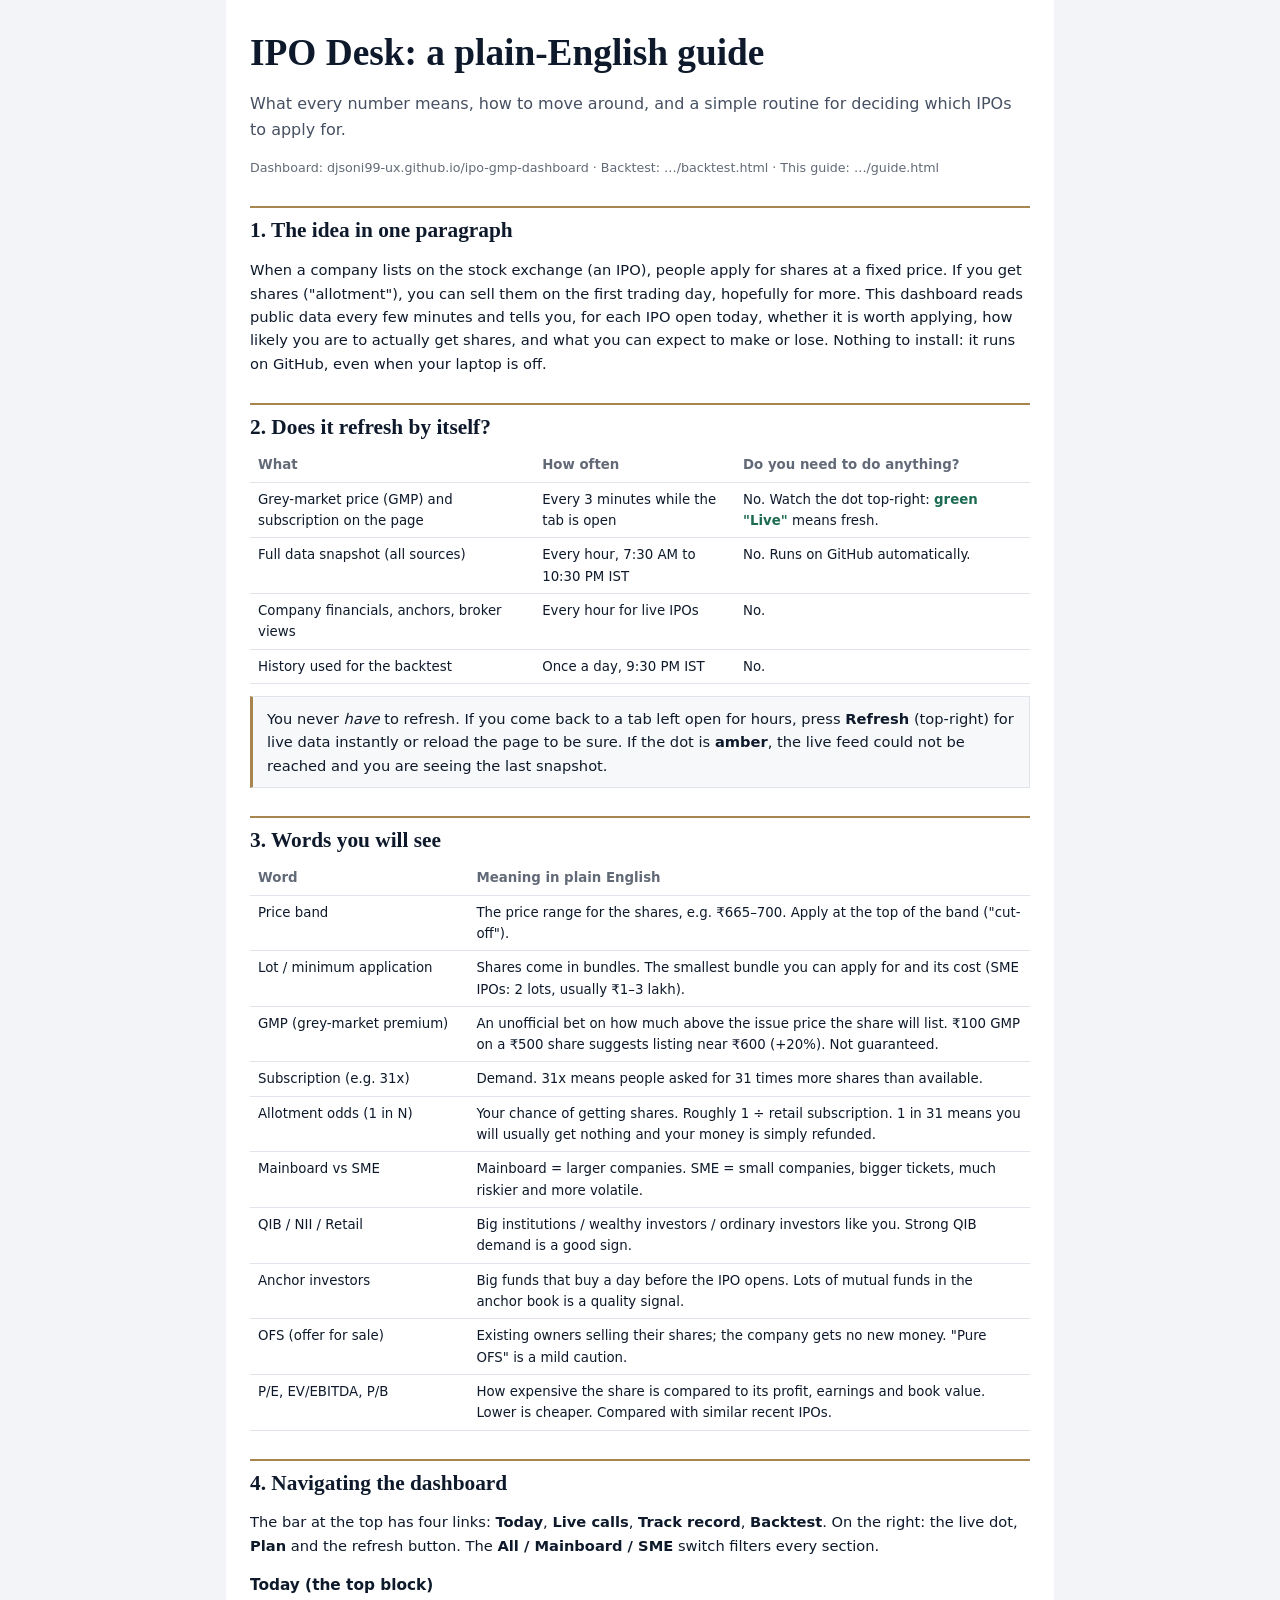
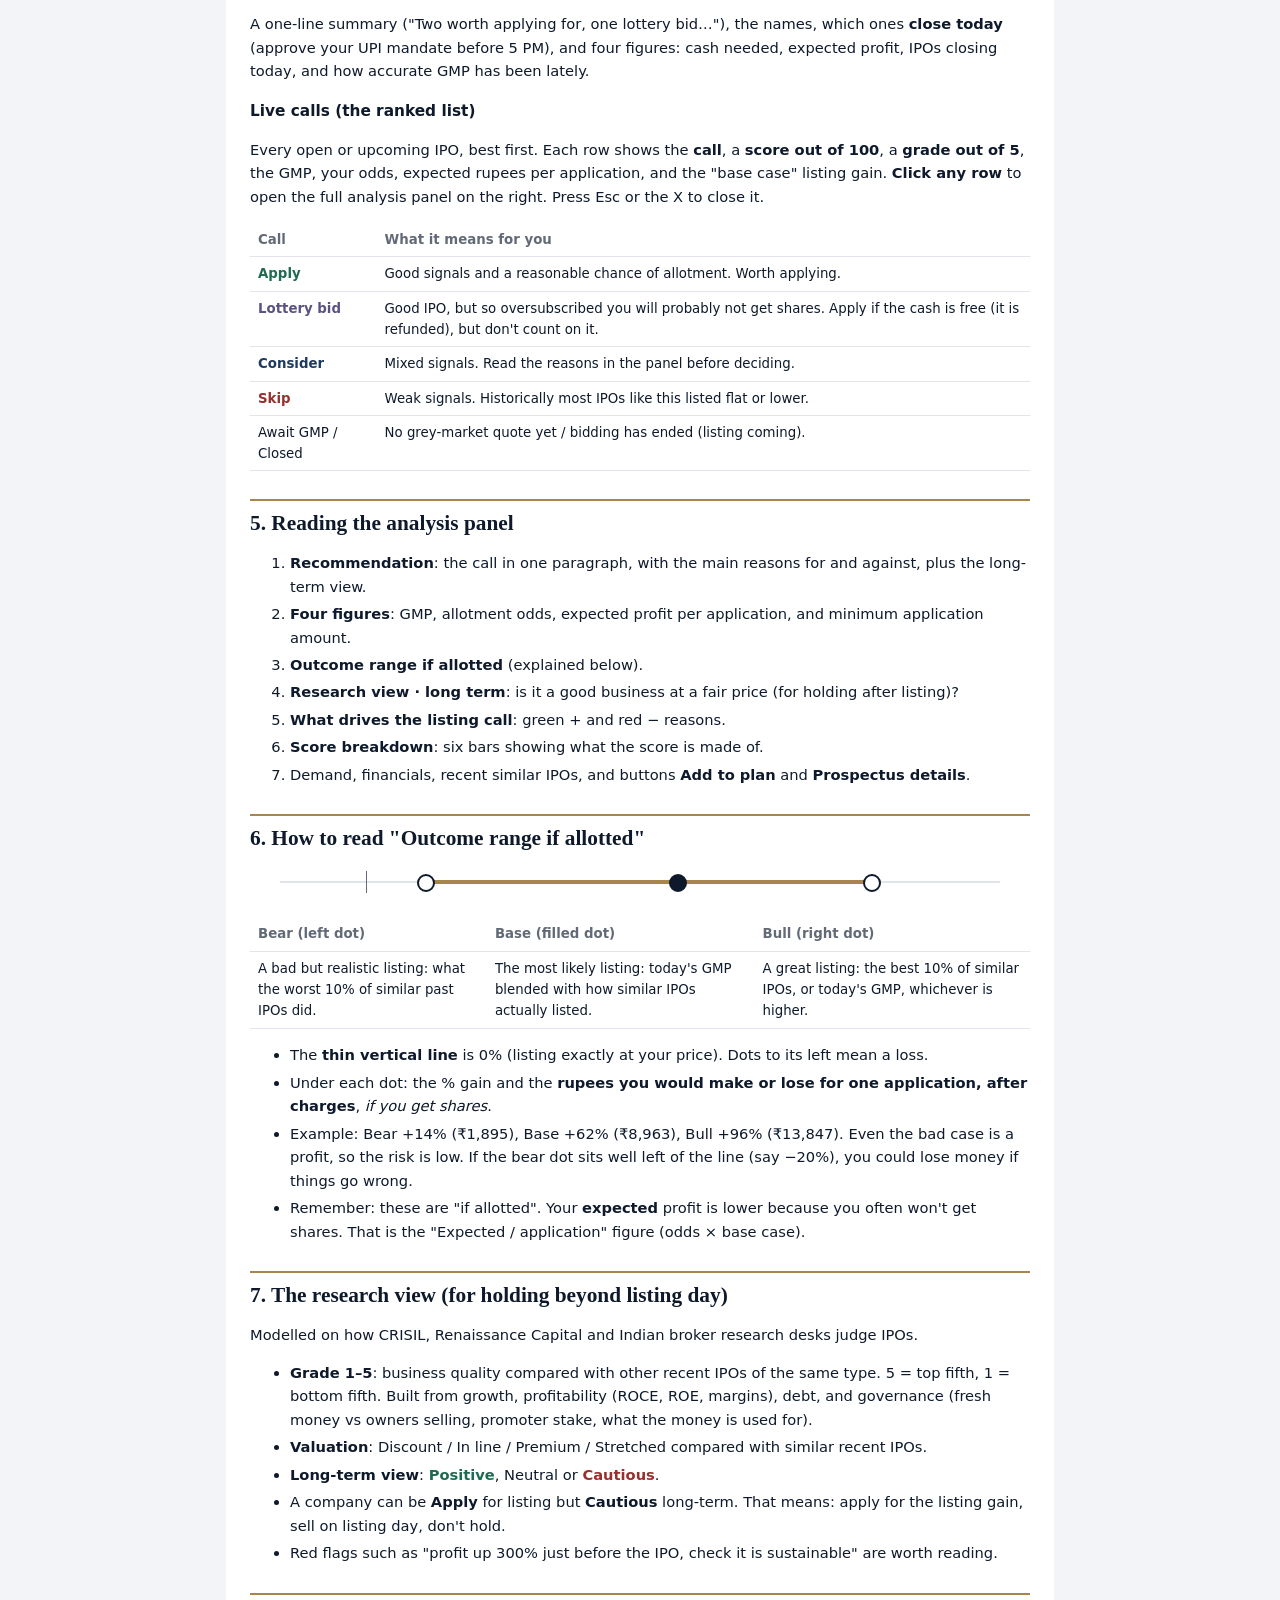
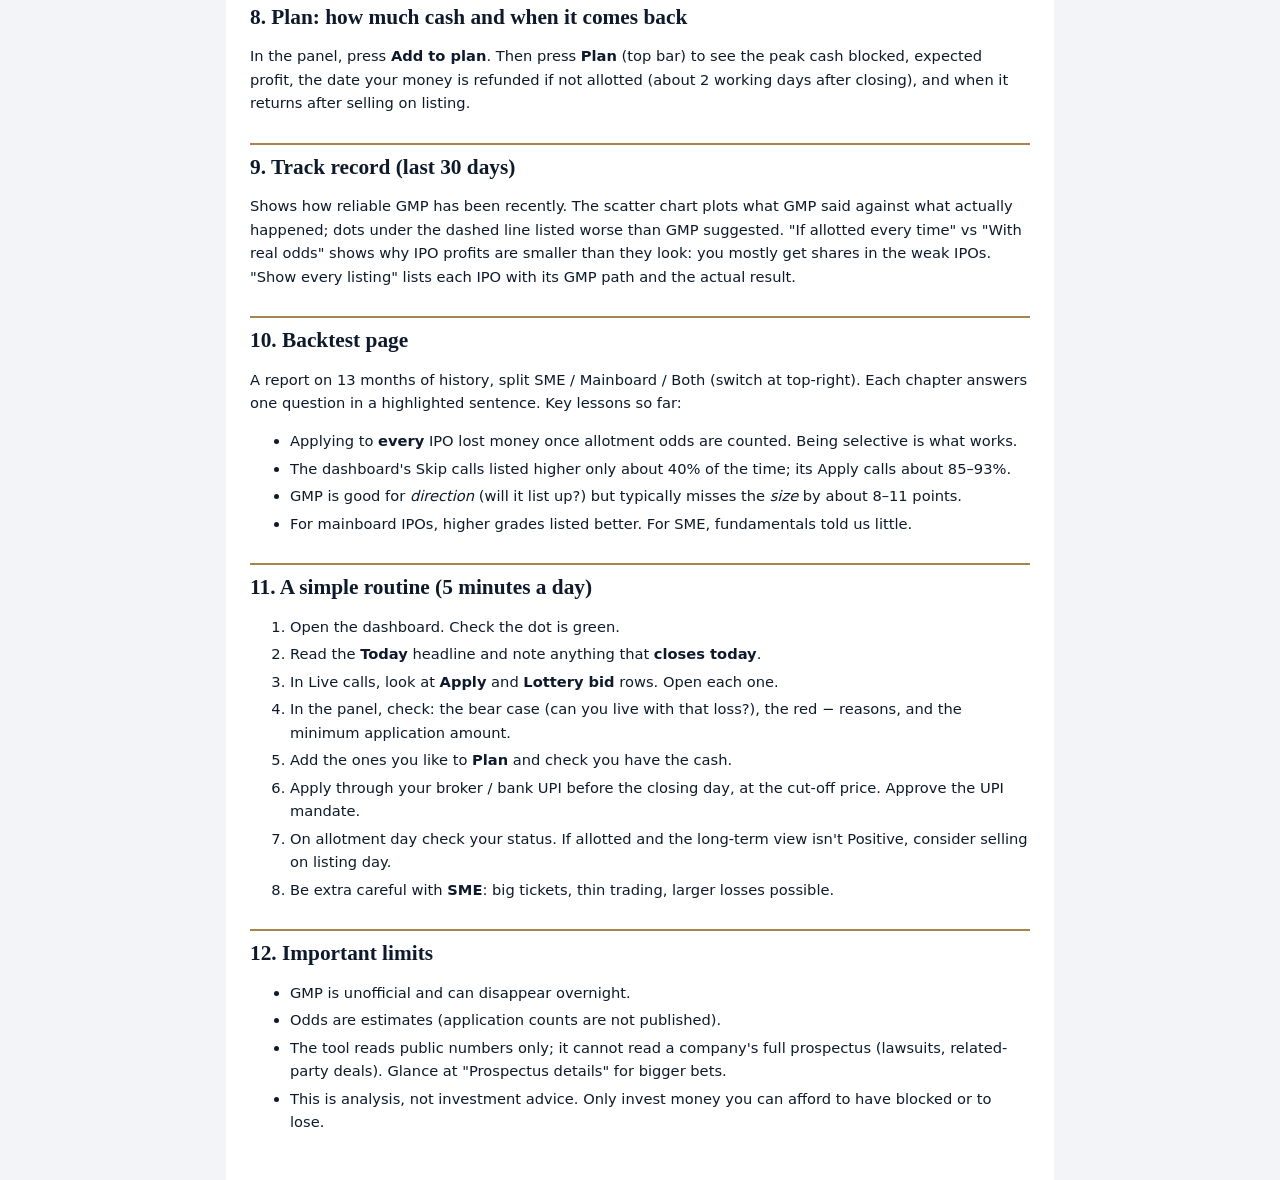
==== guide.html @ 5ed21f4e "site: update 19 Oct 11:01 IST" ====
<!doctype html>
<html lang="en"><head><meta charset="utf-8"><meta name="viewport" content="width=device-width,initial-scale=1">
<title>IPO Desk · Plain-English Guide</title>
<style>
@page{size:A4;margin:18mm 16mm}
body{font:11pt/1.6 "Segoe UI",Inter,system-ui,sans-serif;color:#0E1A2B;background:#F2F4F7;margin:0}
.w{max-width:780px;margin:0 auto;padding:32px 24px;background:#fff}
@media print{body{background:#fff}.w{padding:0}}
h1{font:600 28pt/1.15 Georgia,serif;margin:0 0 6px}
h2{font:600 16pt Georgia,serif;margin:28px 0 8px;padding-top:10px;border-top:2px solid #A8844F;page-break-after:avoid}
h3{font-size:11.5pt;margin:16px 0 4px}
.sub{color:#465062;font-size:12pt}
.box{border:1px solid #E1E5EB;border-left:3px solid #A8844F;background:#F7F8FA;padding:10px 14px;margin:12px 0;page-break-inside:avoid}
table{border-collapse:collapse;width:100%;margin:8px 0;font-size:10pt;page-break-inside:avoid}
th,td{border-bottom:1px solid #E1E5EB;padding:6px 8px;text-align:left;vertical-align:top}
th{color:#626A77;font-weight:600}
.g{color:#1D6B52;font-weight:600}.r{color:#9A2F2F;font-weight:600}.b{color:#1F3A5F;font-weight:600}.p{color:#5B5283;font-weight:600}
.range{position:relative;height:46px;margin:10px 30px}
.range .t{position:absolute;left:0;right:0;top:20px;height:2px;background:#E1E5EB}
.range .s{position:absolute;top:19px;height:4px;background:#A8844F;left:20%;width:62%}
.range .z{position:absolute;left:12%;top:10px;width:1px;height:22px;background:#626A77}
.range .d{position:absolute;top:13px;width:14px;height:14px;margin-left:-7px;border-radius:50%;border:2px solid #0E1A2B;background:#fff}
ol li,ul li{margin:4px 0}
.small{font-size:9.5pt;color:#626A77}
</style></head><body><div class="w">

<h1>IPO Desk: a plain-English guide</h1>
<p class="sub">What every number means, how to move around, and a simple routine for deciding which IPOs to apply for.</p>
<p class="small">Dashboard: djsoni99-ux.github.io/ipo-gmp-dashboard · Backtest: …/backtest.html · This guide: …/guide.html</p>

<h2>1. The idea in one paragraph</h2>
<p>When a company lists on the stock exchange (an IPO), people apply for shares at a fixed price. If you get shares ("allotment"), you can sell them on the first trading day, hopefully for more. This dashboard reads public data every few minutes and tells you, for each IPO open today, whether it is worth applying, how likely you are to actually get shares, and what you can expect to make or lose. Nothing to install: it runs on GitHub, even when your laptop is off.</p>

<h2>2. Does it refresh by itself?</h2>
<table><tr><th>What</th><th>How often</th><th>Do you need to do anything?</th></tr>
<tr><td>Grey-market price (GMP) and subscription on the page</td><td>Every 3 minutes while the tab is open</td><td>No. Watch the dot top-right: <span class="g">green "Live"</span> means fresh.</td></tr>
<tr><td>Full data snapshot (all sources)</td><td>Every hour, 7:30 AM to 10:30 PM IST</td><td>No. Runs on GitHub automatically.</td></tr>
<tr><td>Company financials, anchors, broker views</td><td>Every hour for live IPOs</td><td>No.</td></tr>
<tr><td>History used for the backtest</td><td>Once a day, 9:30 PM IST</td><td>No.</td></tr>
</table>
<div class="box">You never <i>have</i> to refresh. If you come back to a tab left open for hours, press <b>Refresh</b> (top-right) for live data instantly or reload the page to be sure. If the dot is <b>amber</b>, the live feed could not be reached and you are seeing the last snapshot.</div>

<h2>3. Words you will see</h2>
<table>
<tr><th style="width:28%">Word</th><th>Meaning in plain English</th></tr>
<tr><td>Price band</td><td>The price range for the shares, e.g. ₹665–700. Apply at the top of the band ("cut-off").</td></tr>
<tr><td>Lot / minimum application</td><td>Shares come in bundles. The smallest bundle you can apply for and its cost (SME IPOs: 2 lots, usually ₹1–3 lakh).</td></tr>
<tr><td>GMP (grey-market premium)</td><td>An unofficial bet on how much above the issue price the share will list. ₹100 GMP on a ₹500 share suggests listing near ₹600 (+20%). Not guaranteed.</td></tr>
<tr><td>Subscription (e.g. 31x)</td><td>Demand. 31x means people asked for 31 times more shares than available.</td></tr>
<tr><td>Allotment odds (1 in N)</td><td>Your chance of getting shares. Roughly 1 ÷ retail subscription. 1 in 31 means you will usually get nothing and your money is simply refunded.</td></tr>
<tr><td>Mainboard vs SME</td><td>Mainboard = larger companies. SME = small companies, bigger tickets, much riskier and more volatile.</td></tr>
<tr><td>QIB / NII / Retail</td><td>Big institutions / wealthy investors / ordinary investors like you. Strong QIB demand is a good sign.</td></tr>
<tr><td>Anchor investors</td><td>Big funds that buy a day before the IPO opens. Lots of mutual funds in the anchor book is a quality signal.</td></tr>
<tr><td>OFS (offer for sale)</td><td>Existing owners selling their shares; the company gets no new money. "Pure OFS" is a mild caution.</td></tr>
<tr><td>P/E, EV/EBITDA, P/B</td><td>How expensive the share is compared to its profit, earnings and book value. Lower is cheaper. Compared with similar recent IPOs.</td></tr>
</table>

<h2>4. Navigating the dashboard</h2>
<p>The bar at the top has four links: <b>Today</b>, <b>Live calls</b>, <b>Track record</b>, <b>Backtest</b>. On the right: the live dot, <b>Plan</b> and the refresh button. The <b>All / Mainboard / SME</b> switch filters every section.</p>
<h3>Today (the top block)</h3>
<p>A one-line summary ("Two worth applying for, one lottery bid…"), the names, which ones <b>close today</b> (approve your UPI mandate before 5 PM), and four figures: cash needed, expected profit, IPOs closing today, and how accurate GMP has been lately.</p>
<h3>Live calls (the ranked list)</h3>
<p>Every open or upcoming IPO, best first. Each row shows the <b>call</b>, a <b>score out of 100</b>, a <b>grade out of 5</b>, the GMP, your odds, expected rupees per application, and the "base case" listing gain. <b>Click any row</b> to open the full analysis panel on the right. Press Esc or the X to close it.</p>
<table>
<tr><th>Call</th><th>What it means for you</th></tr>
<tr><td class="g">Apply</td><td>Good signals and a reasonable chance of allotment. Worth applying.</td></tr>
<tr><td class="p">Lottery bid</td><td>Good IPO, but so oversubscribed you will probably not get shares. Apply if the cash is free (it is refunded), but don't count on it.</td></tr>
<tr><td class="b">Consider</td><td>Mixed signals. Read the reasons in the panel before deciding.</td></tr>
<tr><td class="r">Skip</td><td>Weak signals. Historically most IPOs like this listed flat or lower.</td></tr>
<tr><td>Await GMP / Closed</td><td>No grey-market quote yet / bidding has ended (listing coming).</td></tr>
</table>

<h2>5. Reading the analysis panel</h2>
<ol>
<li><b>Recommendation</b>: the call in one paragraph, with the main reasons for and against, plus the long-term view.</li>
<li><b>Four figures</b>: GMP, allotment odds, expected profit per application, and minimum application amount.</li>
<li><b>Outcome range if allotted</b> (explained below).</li>
<li><b>Research view · long term</b>: is it a good business at a fair price (for holding after listing)?</li>
<li><b>What drives the listing call</b>: green + and red − reasons.</li>
<li><b>Score breakdown</b>: six bars showing what the score is made of.</li>
<li>Demand, financials, recent similar IPOs, and buttons <b>Add to plan</b> and <b>Prospectus details</b>.</li>
</ol>

<h2>6. How to read "Outcome range if allotted"</h2>
<div class="range"><div class="t"></div><div class="z"></div><div class="s"></div><div class="d" style="left:20%"></div><div class="d" style="left:55%;background:#0E1A2B"></div><div class="d" style="left:82%"></div></div>
<table><tr><th>Bear (left dot)</th><th>Base (filled dot)</th><th>Bull (right dot)</th></tr>
<tr><td>A bad but realistic listing: what the worst 10% of similar past IPOs did.</td><td>The most likely listing: today's GMP blended with how similar IPOs actually listed.</td><td>A great listing: the best 10% of similar IPOs, or today's GMP, whichever is higher.</td></tr></table>
<ul>
<li>The <b>thin vertical line</b> is 0% (listing exactly at your price). Dots to its left mean a loss.</li>
<li>Under each dot: the % gain and the <b>rupees you would make or lose for one application, after charges</b>, <i>if you get shares</i>.</li>
<li>Example: Bear +14% (₹1,895), Base +62% (₹8,963), Bull +96% (₹13,847). Even the bad case is a profit, so the risk is low. If the bear dot sits well left of the line (say −20%), you could lose money if things go wrong.</li>
<li>Remember: these are "if allotted". Your <b>expected</b> profit is lower because you often won't get shares. That is the "Expected / application" figure (odds × base case).</li>
</ul>

<h2>7. The research view (for holding beyond listing day)</h2>
<p>Modelled on how CRISIL, Renaissance Capital and Indian broker research desks judge IPOs.</p>
<ul>
<li><b>Grade 1–5</b>: business quality compared with other recent IPOs of the same type. 5 = top fifth, 1 = bottom fifth. Built from growth, profitability (ROCE, ROE, margins), debt, and governance (fresh money vs owners selling, promoter stake, what the money is used for).</li>
<li><b>Valuation</b>: Discount / In line / Premium / Stretched compared with similar recent IPOs.</li>
<li><b>Long-term view</b>: <span class="g">Positive</span>, Neutral or <span class="r">Cautious</span>.</li>
<li>A company can be <b>Apply</b> for listing but <b>Cautious</b> long-term. That means: apply for the listing gain, sell on listing day, don't hold.</li>
<li>Red flags such as "profit up 300% just before the IPO, check it is sustainable" are worth reading.</li>
</ul>

<h2>8. Plan: how much cash and when it comes back</h2>
<p>In the panel, press <b>Add to plan</b>. Then press <b>Plan</b> (top bar) to see the peak cash blocked, expected profit, the date your money is refunded if not allotted (about 2 working days after closing), and when it returns after selling on listing.</p>

<h2>9. Track record (last 30 days)</h2>
<p>Shows how reliable GMP has been recently. The scatter chart plots what GMP said against what actually happened; dots under the dashed line listed worse than GMP suggested. "If allotted every time" vs "With real odds" shows why IPO profits are smaller than they look: you mostly get shares in the weak IPOs. "Show every listing" lists each IPO with its GMP path and the actual result.</p>

<h2>10. Backtest page</h2>
<p>A report on 13 months of history, split SME / Mainboard / Both (switch at top-right). Each chapter answers one question in a highlighted sentence. Key lessons so far:</p>
<ul>
<li>Applying to <b>every</b> IPO lost money once allotment odds are counted. Being selective is what works.</li>
<li>The dashboard's Skip calls listed higher only about 40% of the time; its Apply calls about 85–93%.</li>
<li>GMP is good for <i>direction</i> (will it list up?) but typically misses the <i>size</i> by about 8–11 points.</li>
<li>For mainboard IPOs, higher grades listed better. For SME, fundamentals told us little.</li>
</ul>

<h2>11. A simple routine (5 minutes a day)</h2>
<ol>
<li>Open the dashboard. Check the dot is green.</li>
<li>Read the <b>Today</b> headline and note anything that <b>closes today</b>.</li>
<li>In Live calls, look at <b>Apply</b> and <b>Lottery bid</b> rows. Open each one.</li>
<li>In the panel, check: the bear case (can you live with that loss?), the red − reasons, and the minimum application amount.</li>
<li>Add the ones you like to <b>Plan</b> and check you have the cash.</li>
<li>Apply through your broker / bank UPI before the closing day, at the cut-off price. Approve the UPI mandate.</li>
<li>On allotment day check your status. If allotted and the long-term view isn't Positive, consider selling on listing day.</li>
<li>Be extra careful with <b>SME</b>: big tickets, thin trading, larger losses possible.</li>
</ol>

<h2>12. Important limits</h2>
<ul>
<li>GMP is unofficial and can disappear overnight.</li>
<li>Odds are estimates (application counts are not published).</li>
<li>The tool reads public numbers only; it cannot read a company's full prospectus (lawsuits, related-party deals). Glance at "Prospectus details" for bigger bets.</li>
<li>This is analysis, not investment advice. Only invest money you can afford to have blocked or to lose.</li>
</ul>
</div></body></html>
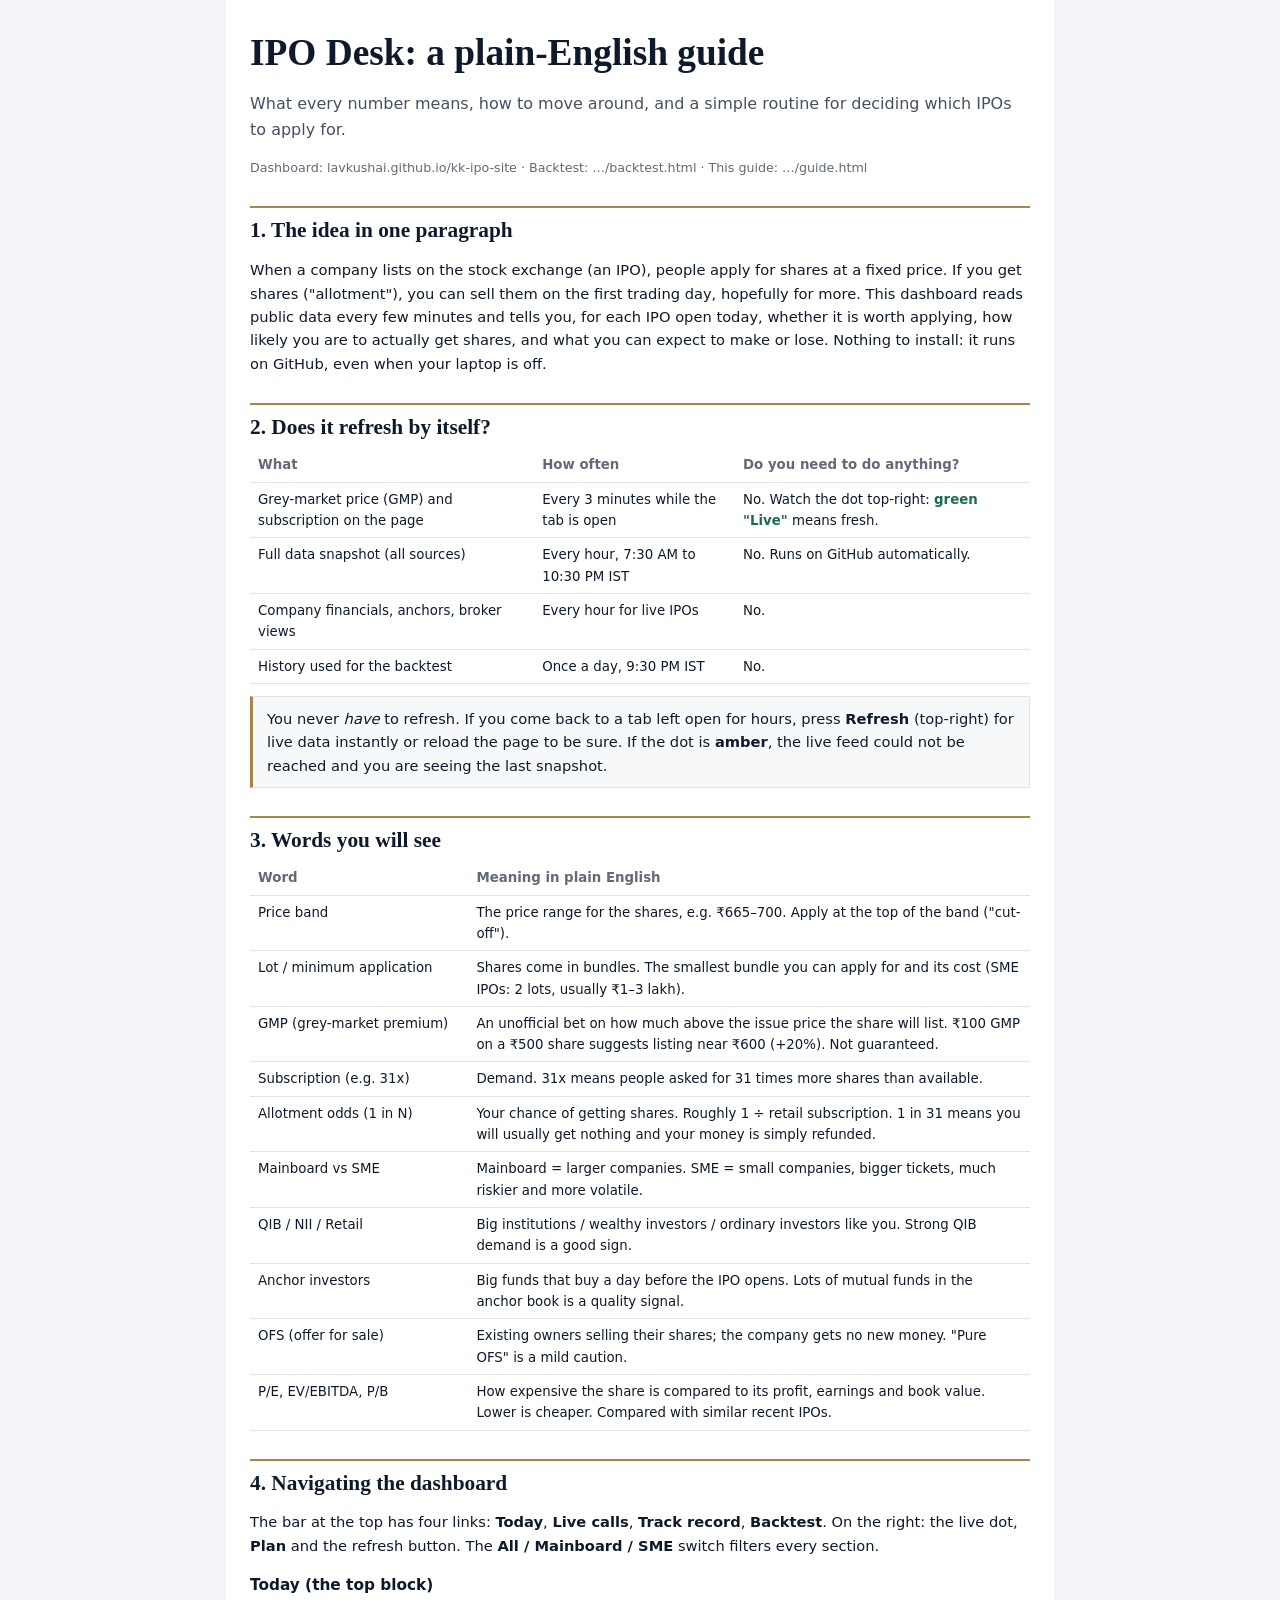
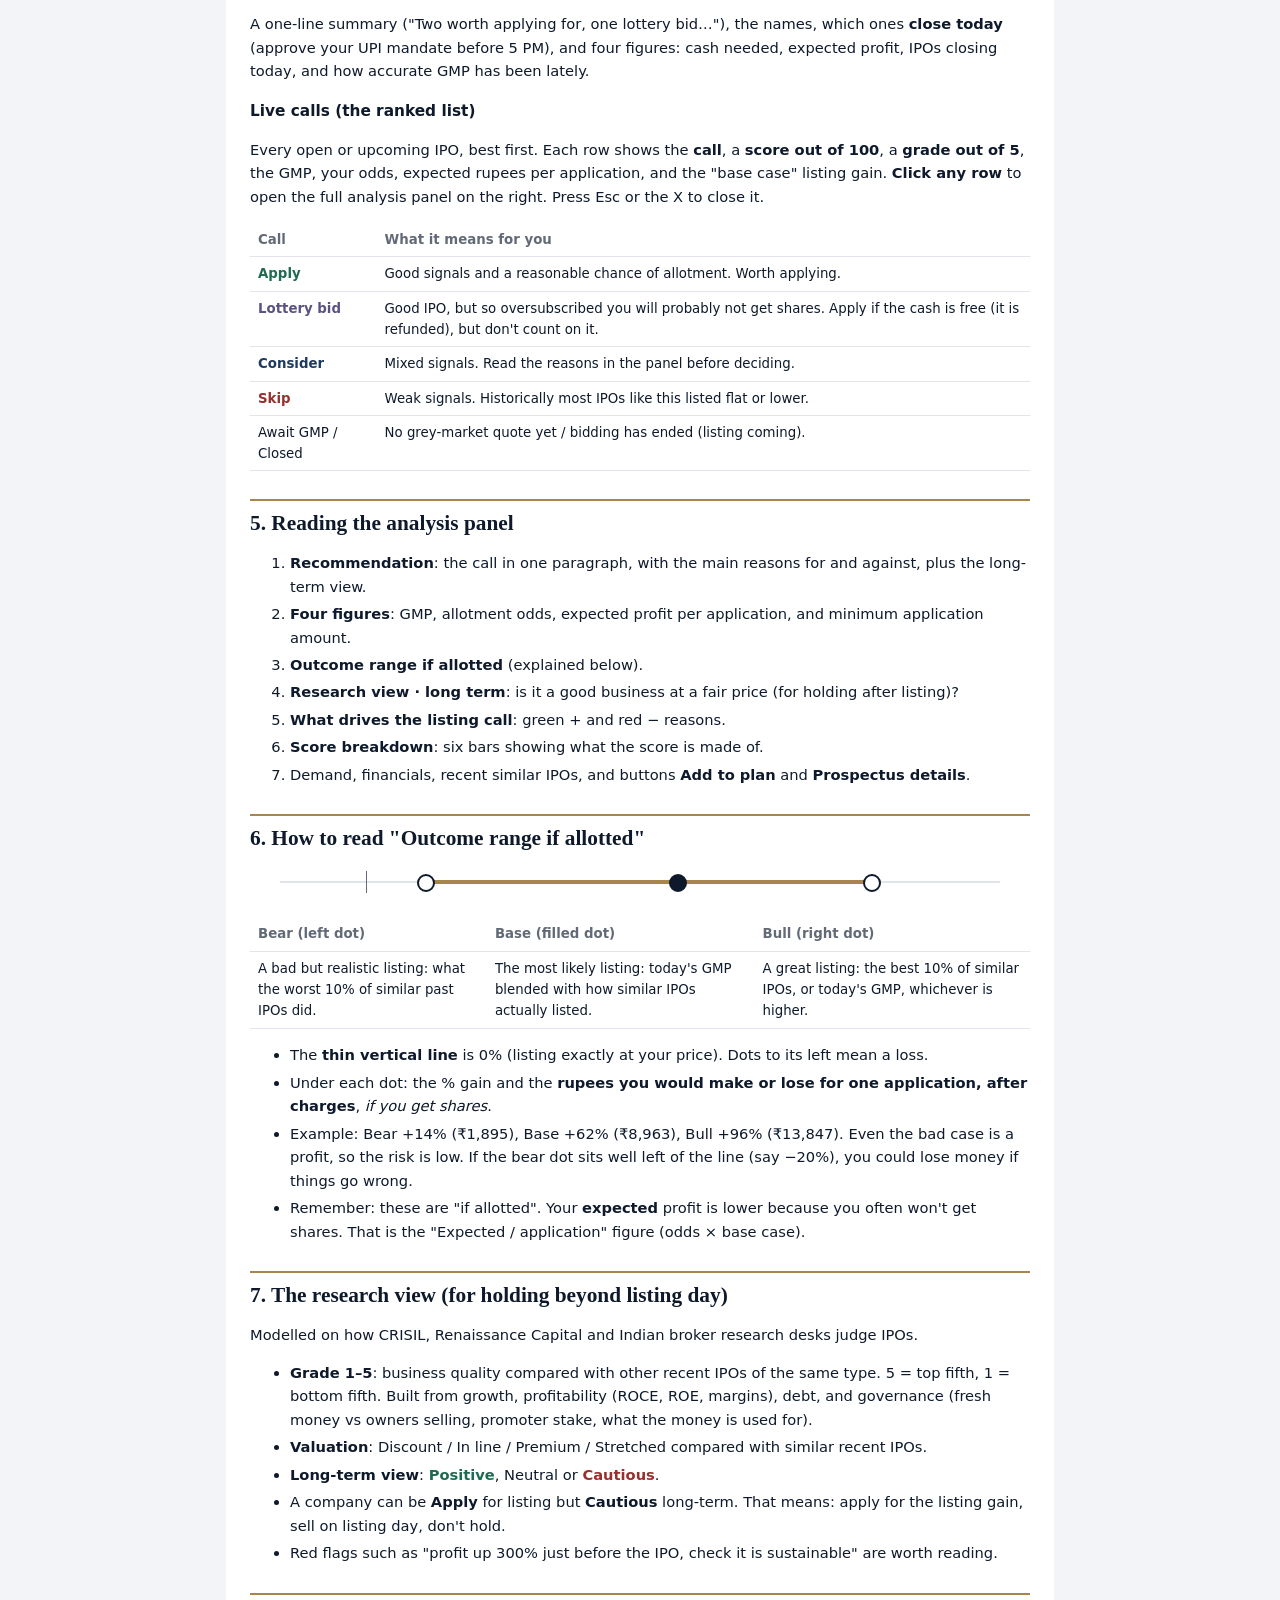
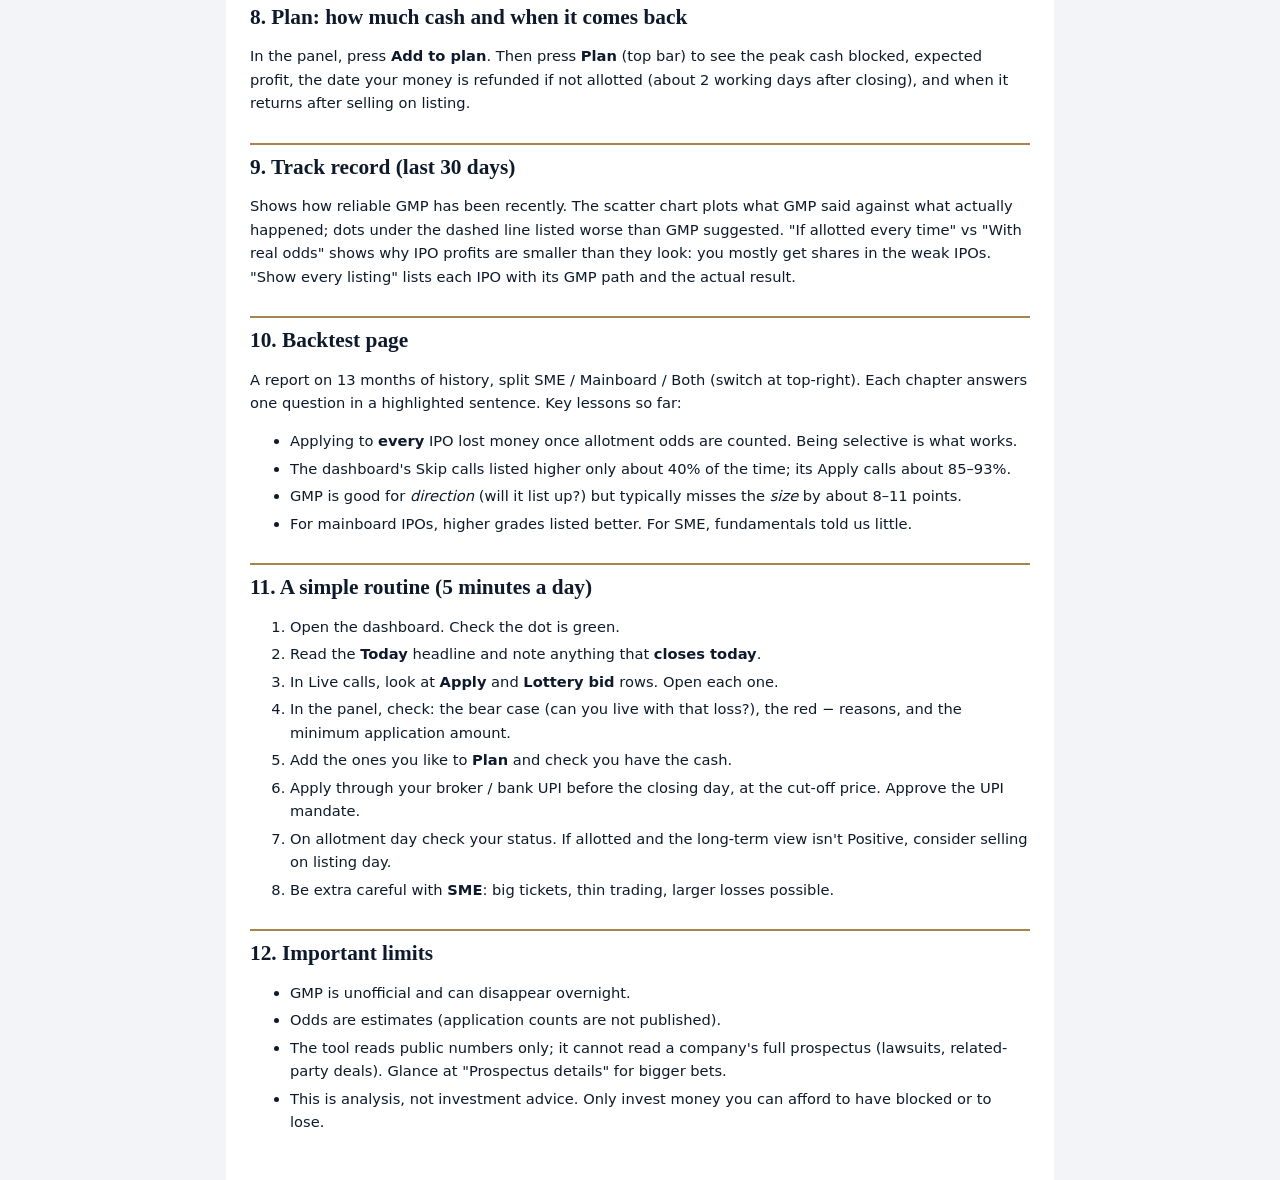
==== commit 07719775: "site: update 30 Oct 17:24 IST" ====
--- a/guide.html
+++ b/guide.html
@@ -26,7 +26,7 @@
 
 <h1>IPO Desk: a plain-English guide</h1>
 <p class="sub">What every number means, how to move around, and a simple routine for deciding which IPOs to apply for.</p>
-<p class="small">Dashboard: djsoni99-ux.github.io/ipo-gmp-dashboard · Backtest: …/backtest.html · This guide: …/guide.html</p>
+<p class="small">Dashboard: lavkushai.github.io/kk-ipo-site · Backtest: …/backtest.html · This guide: …/guide.html</p>
 
 <h2>1. The idea in one paragraph</h2>
 <p>When a company lists on the stock exchange (an IPO), people apply for shares at a fixed price. If you get shares ("allotment"), you can sell them on the first trading day, hopefully for more. This dashboard reads public data every few minutes and tells you, for each IPO open today, whether it is worth applying, how likely you are to actually get shares, and what you can expect to make or lose. Nothing to install: it runs on GitHub, even when your laptop is off.</p>
